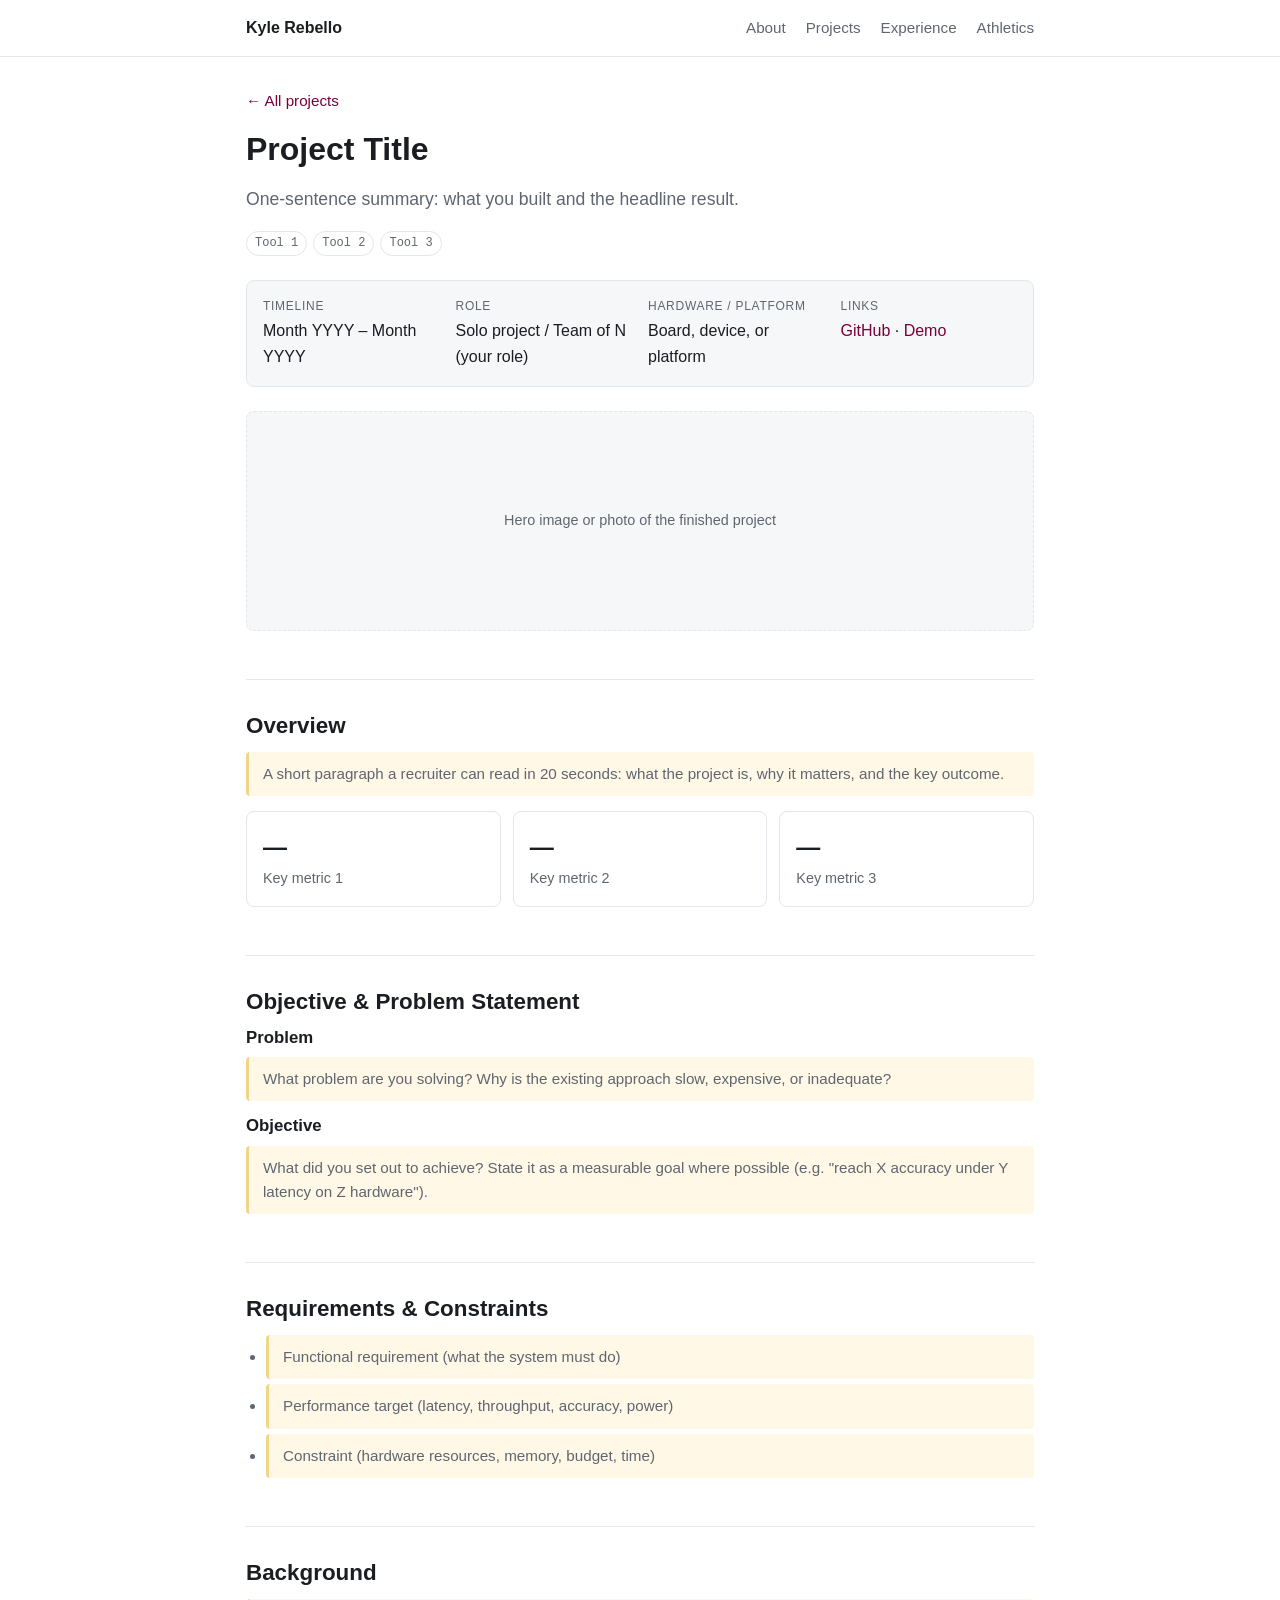
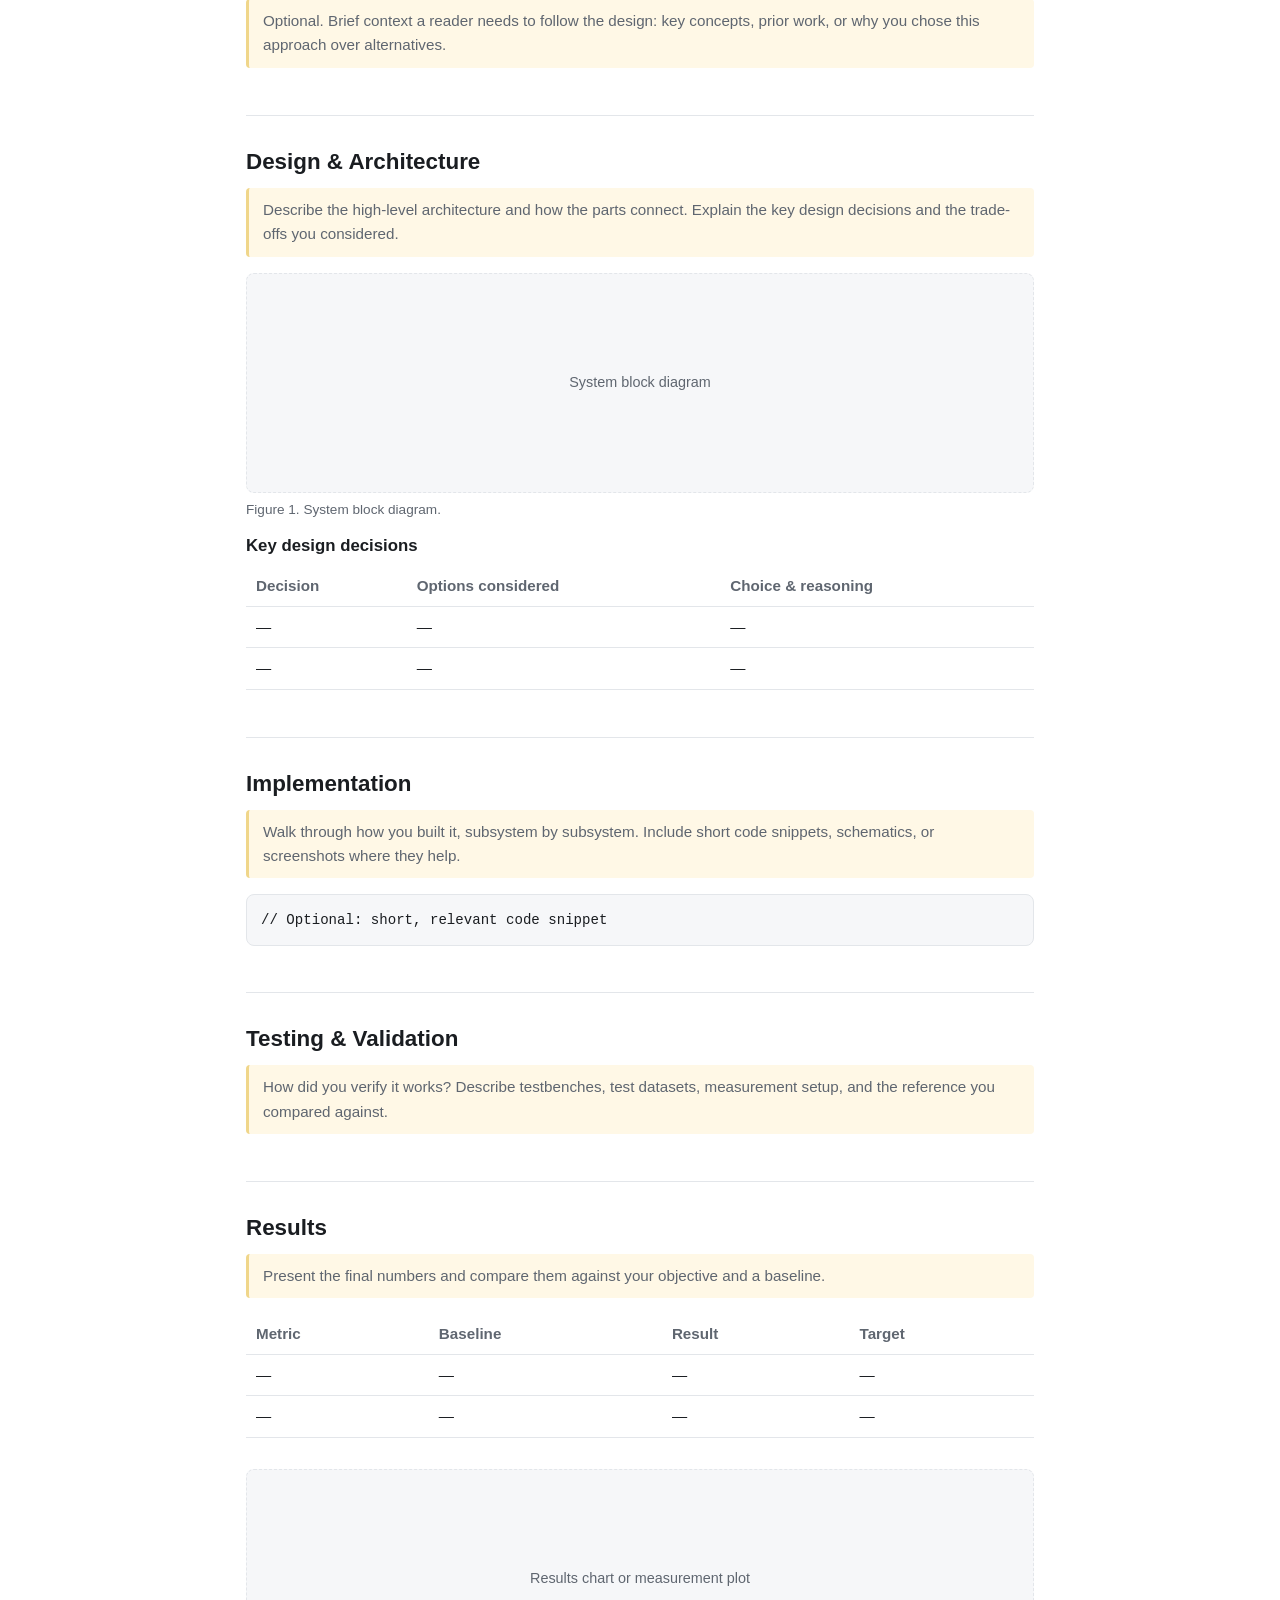
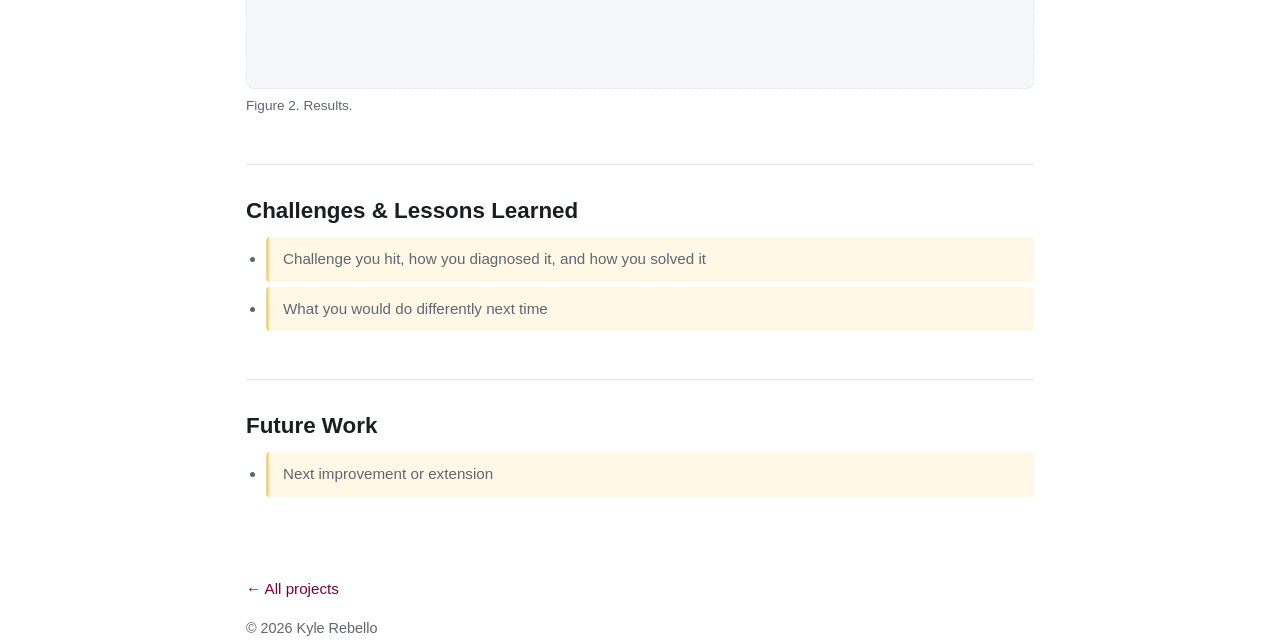
==== projects/_template.html @ 77f3dfb5 "Initial portfolio site Co-Authored-By: Claude Opus 5.5 <noreply@anthropic.com>" ====
<!DOCTYPE html>
<html lang="en">
<!--
  PROJECT PAGE TEMPLATE
  1. Copy this file to projects/<project-name>.html
  2. Replace the text in each section. Delete any <p class="placeholder"> once filled in.
  3. Put images in assets/<project-name>/ and swap the .figure-placeholder divs for <img> tags:
       <figure>
         <img src="../assets/<project-name>/block-diagram.png" alt="Block diagram">
         <figcaption>Figure 1. System block diagram.</figcaption>
       </figure>
  4. Remove sections that don't apply (e.g. Background).
  5. Add a tile for the project in index.html (#projects).
-->
<head>
  <meta charset="UTF-8">
  <meta name="viewport" content="width=device-width, initial-scale=1.0">
  <title>Project Title — Kyle Rebello</title>
  <link rel="stylesheet" href="../css/style.css">
</head>
<body>

  <nav class="site-nav">
    <div class="container">
      <a href="../index.html" class="brand">Kyle Rebello</a>
      <ul>
        <li><a href="../index.html#about">About</a></li>
        <li><a href="../index.html#projects">Projects</a></li>
        <li><a href="../index.html#experience">Experience</a></li>
        <li><a href="../index.html#athletics">Athletics</a></li>
      </ul>
    </div>
  </nav>

  <main class="container">
    <a class="back-link" href="../index.html#projects">← All projects</a>

    <!-- ===================== TITLE ===================== -->
    <header class="project-header">
      <h1>Project Title</h1>
      <p class="summary">One-sentence summary: what you built and the headline result.</p>

      <div class="tags">
        <span class="tag">Tool 1</span>
        <span class="tag">Tool 2</span>
        <span class="tag">Tool 3</span>
      </div>

      <dl class="meta-grid">
        <div>
          <dt>Timeline</dt>
          <dd>Month YYYY – Month YYYY</dd>
        </div>
        <div>
          <dt>Role</dt>
          <dd>Solo project / Team of N (your role)</dd>
        </div>
        <div>
          <dt>Hardware / Platform</dt>
          <dd>Board, device, or platform</dd>
        </div>
        <div>
          <dt>Links</dt>
          <dd><a href="#">GitHub</a> · <a href="#">Demo</a></dd>
        </div>
      </dl>

      <figure>
        <div class="figure-placeholder">Hero image or photo of the finished project</div>
      </figure>
    </header>

    <div class="project-body">

      <!-- ===================== OVERVIEW ===================== -->
      <section id="overview">
        <h2>Overview</h2>
        <p class="placeholder">
          A short paragraph a recruiter can read in 20 seconds: what the project is, why it matters,
          and the key outcome.
        </p>
        <div class="metrics">
          <div class="metric"><div class="value">—</div><div class="label">Key metric 1</div></div>
          <div class="metric"><div class="value">—</div><div class="label">Key metric 2</div></div>
          <div class="metric"><div class="value">—</div><div class="label">Key metric 3</div></div>
        </div>
      </section>

      <!-- ===================== OBJECTIVE & PROBLEM ===================== -->
      <section id="objective">
        <h2>Objective &amp; Problem Statement</h2>
        <h3>Problem</h3>
        <p class="placeholder">
          What problem are you solving? Why is the existing approach slow, expensive, or inadequate?
        </p>
        <h3>Objective</h3>
        <p class="placeholder">
          What did you set out to achieve? State it as a measurable goal where possible
          (e.g. "reach X accuracy under Y latency on Z hardware").
        </p>
      </section>

      <!-- ===================== REQUIREMENTS ===================== -->
      <section id="requirements">
        <h2>Requirements &amp; Constraints</h2>
        <ul>
          <li class="placeholder">Functional requirement (what the system must do)</li>
          <li class="placeholder">Performance target (latency, throughput, accuracy, power)</li>
          <li class="placeholder">Constraint (hardware resources, memory, budget, time)</li>
        </ul>
      </section>

      <!-- ===================== BACKGROUND (optional) ===================== -->
      <section id="background">
        <h2>Background</h2>
        <p class="placeholder">
          Optional. Brief context a reader needs to follow the design: key concepts,
          prior work, or why you chose this approach over alternatives.
        </p>
      </section>

      <!-- ===================== DESIGN ===================== -->
      <section id="design">
        <h2>Design &amp; Architecture</h2>
        <p class="placeholder">
          Describe the high-level architecture and how the parts connect. Explain the key
          design decisions and the trade-offs you considered.
        </p>
        <figure>
          <div class="figure-placeholder">System block diagram</div>
          <figcaption>Figure 1. System block diagram.</figcaption>
        </figure>
        <h3>Key design decisions</h3>
        <div class="table-wrap">
          <table>
            <thead>
              <tr><th>Decision</th><th>Options considered</th><th>Choice &amp; reasoning</th></tr>
            </thead>
            <tbody>
              <tr><td>—</td><td>—</td><td>—</td></tr>
              <tr><td>—</td><td>—</td><td>—</td></tr>
            </tbody>
          </table>
        </div>
      </section>

      <!-- ===================== IMPLEMENTATION ===================== -->
      <section id="implementation">
        <h2>Implementation</h2>
        <p class="placeholder">
          Walk through how you built it, subsystem by subsystem. Include short code snippets,
          schematics, or screenshots where they help.
        </p>
        <pre><code>// Optional: short, relevant code snippet</code></pre>
      </section>

      <!-- ===================== TESTING ===================== -->
      <section id="testing">
        <h2>Testing &amp; Validation</h2>
        <p class="placeholder">
          How did you verify it works? Describe testbenches, test datasets, measurement setup,
          and the reference you compared against.
        </p>
      </section>

      <!-- ===================== RESULTS ===================== -->
      <section id="results">
        <h2>Results</h2>
        <p class="placeholder">
          Present the final numbers and compare them against your objective and a baseline.
        </p>
        <div class="table-wrap">
          <table>
            <thead>
              <tr><th>Metric</th><th>Baseline</th><th>Result</th><th>Target</th></tr>
            </thead>
            <tbody>
              <tr><td>—</td><td>—</td><td>—</td><td>—</td></tr>
              <tr><td>—</td><td>—</td><td>—</td><td>—</td></tr>
            </tbody>
          </table>
        </div>
        <figure>
          <div class="figure-placeholder">Results chart or measurement plot</div>
          <figcaption>Figure 2. Results.</figcaption>
        </figure>
      </section>

      <!-- ===================== CHALLENGES ===================== -->
      <section id="challenges">
        <h2>Challenges &amp; Lessons Learned</h2>
        <ul>
          <li class="placeholder">Challenge you hit, how you diagnosed it, and how you solved it</li>
          <li class="placeholder">What you would do differently next time</li>
        </ul>
      </section>

      <!-- ===================== FUTURE WORK ===================== -->
      <section id="future-work">
        <h2>Future Work</h2>
        <ul>
          <li class="placeholder">Next improvement or extension</li>
        </ul>
      </section>

    </div>

    <a class="back-link" href="../index.html#projects">← All projects</a>
  </main>

  <footer class="container">
    © 2026 Kyle Rebello
  </footer>

</body>
</html>
---- css/style.css ----
/* ---------- Tokens ---------- */
:root {
  --bg: #ffffff;
  --surface: #f6f7f9;
  --text: #1a1d21;
  --muted: #5f6670;
  --border: #e3e6ea;
  --accent: #7a003c; /* McMaster maroon */
  --placeholder-bg: #fff8e6;
  --placeholder-border: #f0d68a;
  --max-width: 820px;
  --radius: 8px;
  --font: -apple-system, BlinkMacSystemFont, "Segoe UI", Roboto, "Helvetica Neue", Arial, sans-serif;
  --mono: ui-monospace, SFMono-Regular, Menlo, Consolas, monospace;
}

@media (prefers-color-scheme: dark) {
  :root {
    --bg: #121417;
    --surface: #1b1e22;
    --text: #e8eaed;
    --muted: #9aa1aa;
    --border: #2c3036;
    --accent: #e0789f;
    --placeholder-bg: #2a2416;
    --placeholder-border: #5c4c1f;
  }
}

/* ---------- Base ---------- */
* { box-sizing: border-box; }

html { scroll-behavior: smooth; scroll-padding-top: 72px; }

body {
  margin: 0;
  background: var(--bg);
  color: var(--text);
  font-family: var(--font);
  font-size: 16px;
  line-height: 1.6;
}

a { color: var(--accent); text-decoration: none; }
a:hover { text-decoration: underline; }

h1, h2, h3 { line-height: 1.25; margin: 0 0 0.5em; }
h1 { font-size: 2rem; }
h2 { font-size: 1.4rem; }
h3 { font-size: 1.05rem; }
p { margin: 0 0 1em; }
ul { margin: 0 0 1em; padding-left: 1.25em; }
li { margin-bottom: 0.35em; }

.container {
  max-width: var(--max-width);
  margin: 0 auto;
  padding: 0 16px;
}

/* ---------- Nav ---------- */
.site-nav {
  position: sticky;
  top: 0;
  z-index: 10;
  background: var(--bg);
  border-bottom: 1px solid var(--border);
}
.site-nav .container {
  display: flex;
  align-items: center;
  justify-content: space-between;
  gap: 16px;
  height: 56px;
}
.site-nav .brand { font-weight: 600; color: var(--text); white-space: nowrap; }
.site-nav ul {
  display: flex;
  gap: 20px;
  list-style: none;
  margin: 0;
  padding: 0;
  overflow-x: auto;
}
.site-nav li { margin: 0; }
.site-nav ul a { color: var(--muted); font-size: 0.95rem; white-space: nowrap; }
.site-nav ul a:hover { color: var(--text); text-decoration: none; }

/* ---------- Sections ---------- */
section { padding: 48px 0; border-bottom: 1px solid var(--border); }
section:last-of-type { border-bottom: none; }

.section-title {
  font-size: 0.8rem;
  font-weight: 600;
  letter-spacing: 0.08em;
  text-transform: uppercase;
  color: var(--muted);
  margin-bottom: 20px;
}

/* ---------- Hero / About ---------- */
.hero { padding-top: 64px; }
.hero .subtitle { color: var(--muted); font-size: 1.1rem; margin-bottom: 16px; }
.links { display: flex; flex-wrap: wrap; gap: 8px 20px; margin-top: 16px; }

/* ---------- Project tiles ---------- */
.project-grid {
  display: grid;
  grid-template-columns: repeat(auto-fill, minmax(240px, 1fr));
  gap: 16px;
}
.project-tile {
  display: flex;
  flex-direction: column;
  padding: 20px;
  background: var(--surface);
  border: 1px solid var(--border);
  border-radius: var(--radius);
  color: var(--text);
  transition: border-color 0.15s, transform 0.15s;
}
.project-tile:hover {
  border-color: var(--accent);
  transform: translateY(-2px);
  text-decoration: none;
}
.project-tile h3 { margin-bottom: 6px; }
.project-tile p { color: var(--muted); font-size: 0.95rem; flex: 1; }
.project-tile .more { color: var(--accent); font-size: 0.9rem; font-weight: 500; }

.tags { display: flex; flex-wrap: wrap; gap: 6px; margin-bottom: 12px; }
.tag {
  font-family: var(--mono);
  font-size: 0.75rem;
  padding: 2px 8px;
  border: 1px solid var(--border);
  border-radius: 999px;
  color: var(--muted);
  background: var(--bg);
}

.status {
  align-self: flex-start;
  font-size: 0.72rem;
  font-weight: 600;
  text-transform: uppercase;
  letter-spacing: 0.05em;
  color: var(--muted);
  margin-bottom: 8px;
}

/* ---------- Experience / Athletics entries ---------- */
.entry { margin-bottom: 32px; }
.entry:last-child { margin-bottom: 0; }
.entry-header {
  display: flex;
  flex-wrap: wrap;
  justify-content: space-between;
  gap: 0 16px;
}
.entry-header h3 { margin-bottom: 0; }
.entry-meta { color: var(--muted); font-size: 0.95rem; }
.entry-role { color: var(--muted); font-style: italic; margin-bottom: 8px; }

/* ---------- Project detail page ---------- */
.back-link { display: inline-block; margin: 32px 0 16px; font-size: 0.95rem; }

.project-header { padding: 0 0 32px; border-bottom: 1px solid var(--border); }
.project-header .summary { color: var(--muted); font-size: 1.1rem; }

.meta-grid {
  display: grid;
  grid-template-columns: repeat(auto-fit, minmax(160px, 1fr));
  gap: 16px;
  margin: 24px 0;
  padding: 16px;
  background: var(--surface);
  border: 1px solid var(--border);
  border-radius: var(--radius);
}
.meta-grid dt {
  font-size: 0.75rem;
  text-transform: uppercase;
  letter-spacing: 0.06em;
  color: var(--muted);
}
.meta-grid dd { margin: 2px 0 0; }

.project-body section { padding: 32px 0; }
.project-body h2 { margin-bottom: 12px; }

.metrics {
  display: grid;
  grid-template-columns: repeat(auto-fit, minmax(150px, 1fr));
  gap: 12px;
  margin-bottom: 16px;
}
.metric {
  padding: 16px;
  border: 1px solid var(--border);
  border-radius: var(--radius);
}
.metric .value { font-size: 1.5rem; font-weight: 700; }
.metric .label { color: var(--muted); font-size: 0.9rem; }

figure { margin: 16px 0; }
.figure-placeholder {
  display: flex;
  align-items: center;
  justify-content: center;
  min-height: 220px;
  padding: 16px;
  background: var(--surface);
  border: 1px dashed var(--border);
  border-radius: var(--radius);
  color: var(--muted);
  font-size: 0.9rem;
  text-align: center;
}
figure img { max-width: 100%; border-radius: var(--radius); border: 1px solid var(--border); }
figcaption { color: var(--muted); font-size: 0.85rem; margin-top: 6px; }

table { width: 100%; border-collapse: collapse; margin-bottom: 1em; font-size: 0.95rem; }
th, td { text-align: left; padding: 8px 10px; border-bottom: 1px solid var(--border); }
th { color: var(--muted); font-weight: 600; }
.table-wrap { overflow-x: auto; }

pre, code { font-family: var(--mono); font-size: 0.88rem; }
pre {
  padding: 14px;
  background: var(--surface);
  border: 1px solid var(--border);
  border-radius: var(--radius);
  overflow-x: auto;
}

/* Placeholder text — delete the class once real content is filled in */
.placeholder {
  padding: 10px 14px;
  background: var(--placeholder-bg);
  border-left: 3px solid var(--placeholder-border);
  border-radius: 4px;
  color: var(--muted);
  font-size: 0.95rem;
}

/* ---------- Footer ---------- */
footer { padding: 32px 0 48px; color: var(--muted); font-size: 0.9rem; }

/* ---------- Small screens ---------- */
@media (max-width: 600px) {
  h1 { font-size: 1.7rem; }
  .site-nav .brand { display: none; }
  .site-nav ul { gap: 16px; }
  section { padding: 36px 0; }
}
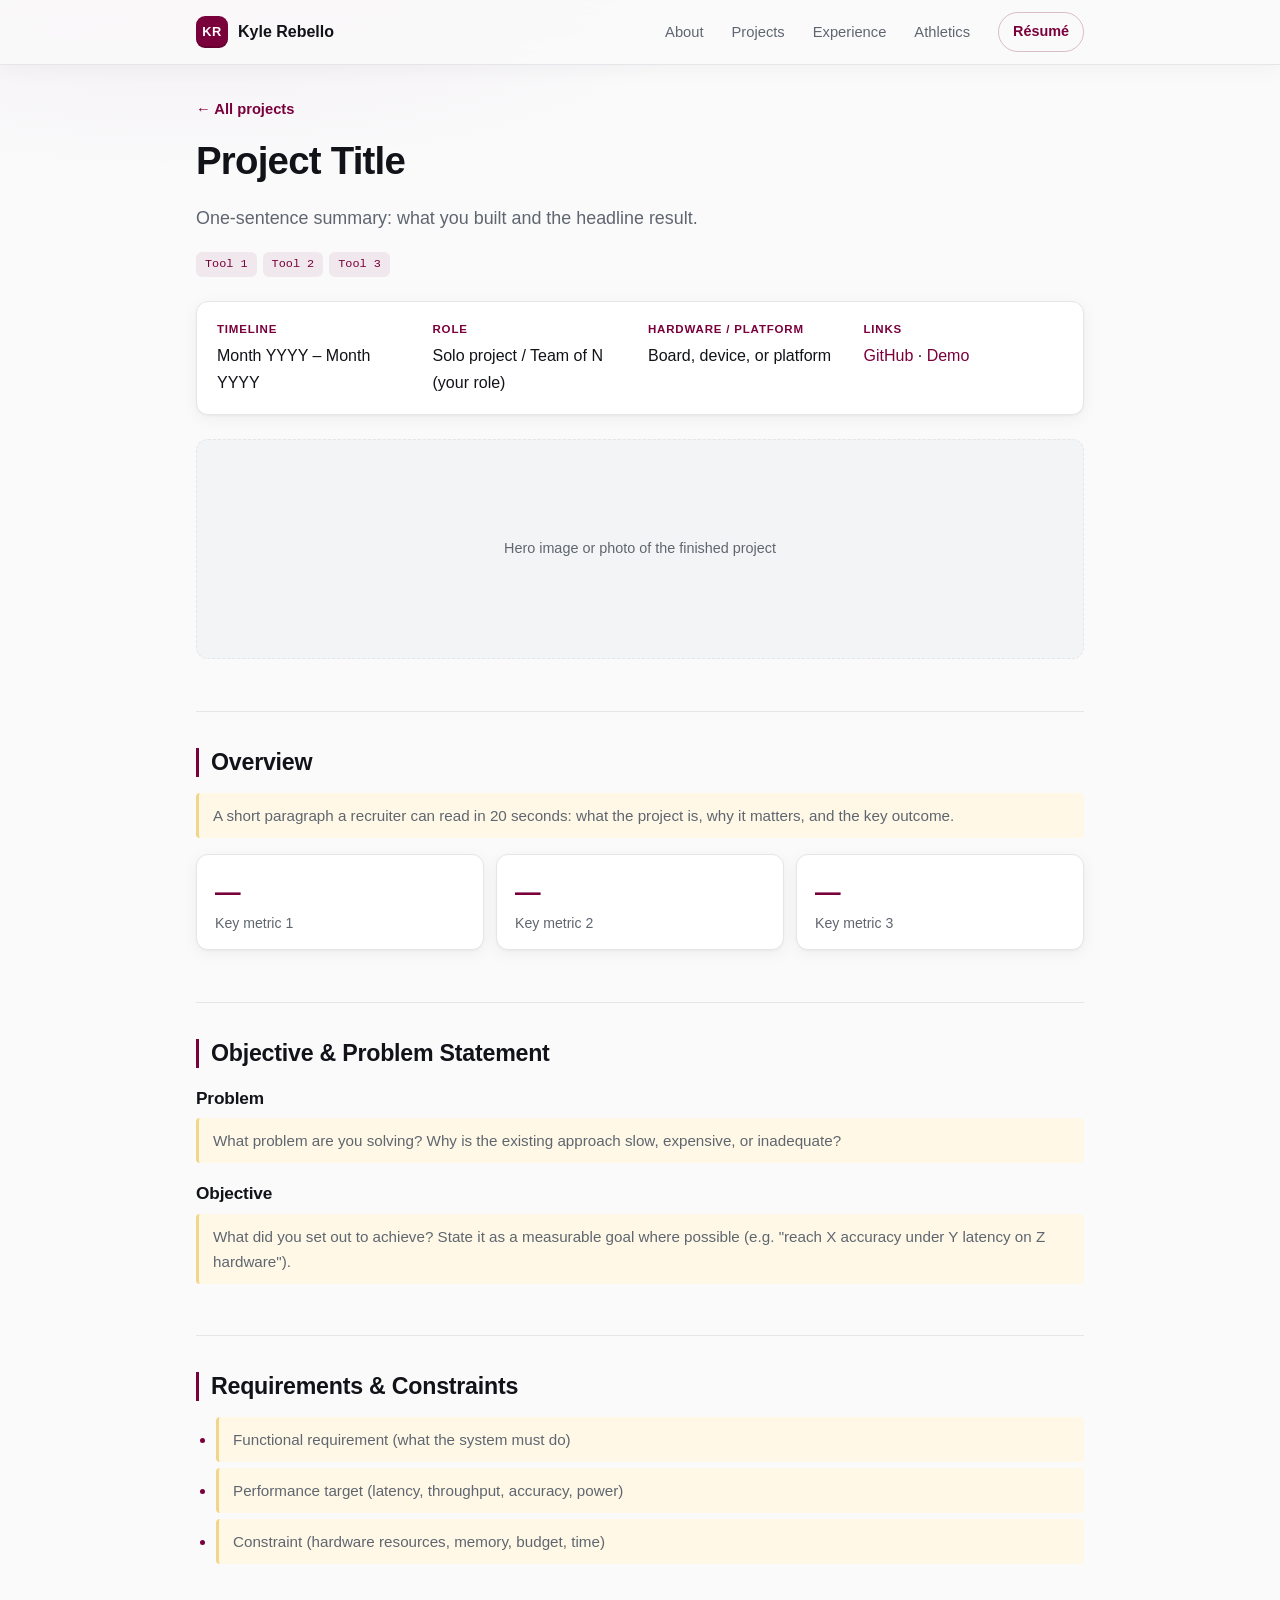
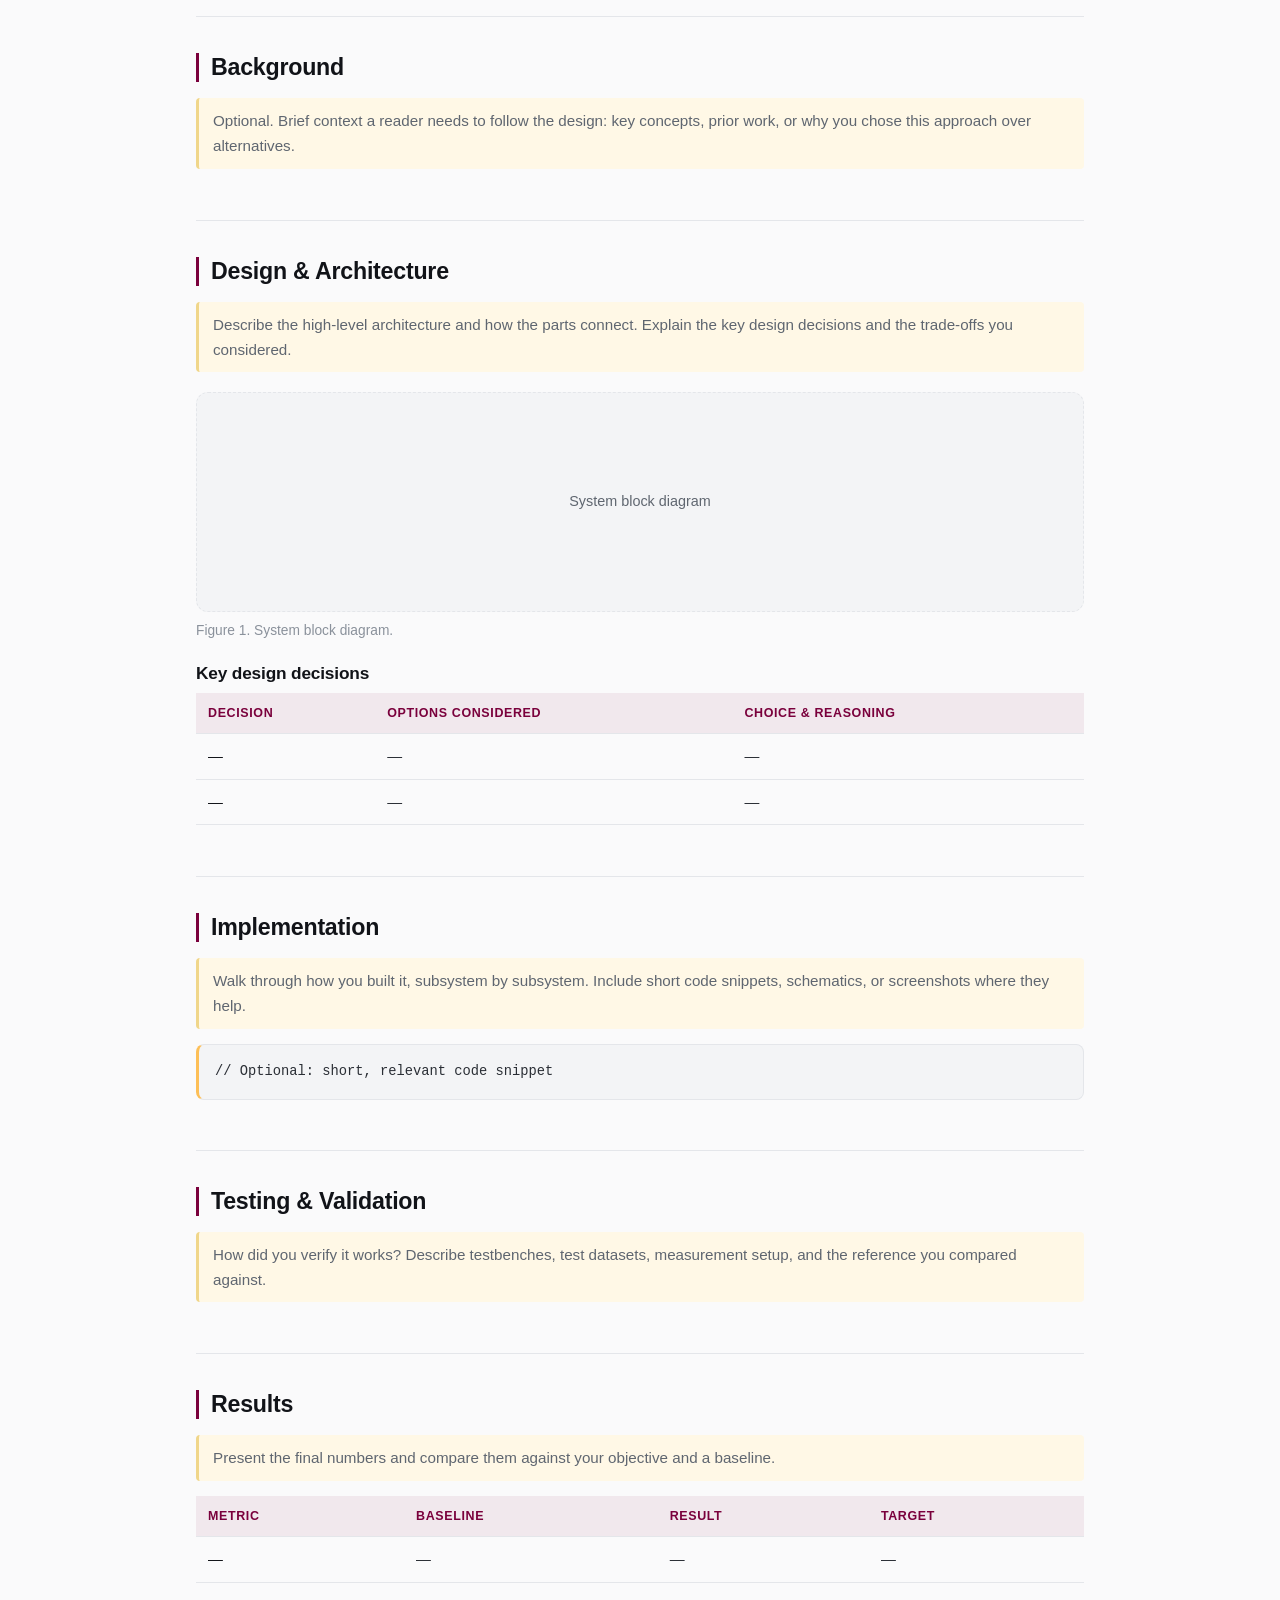
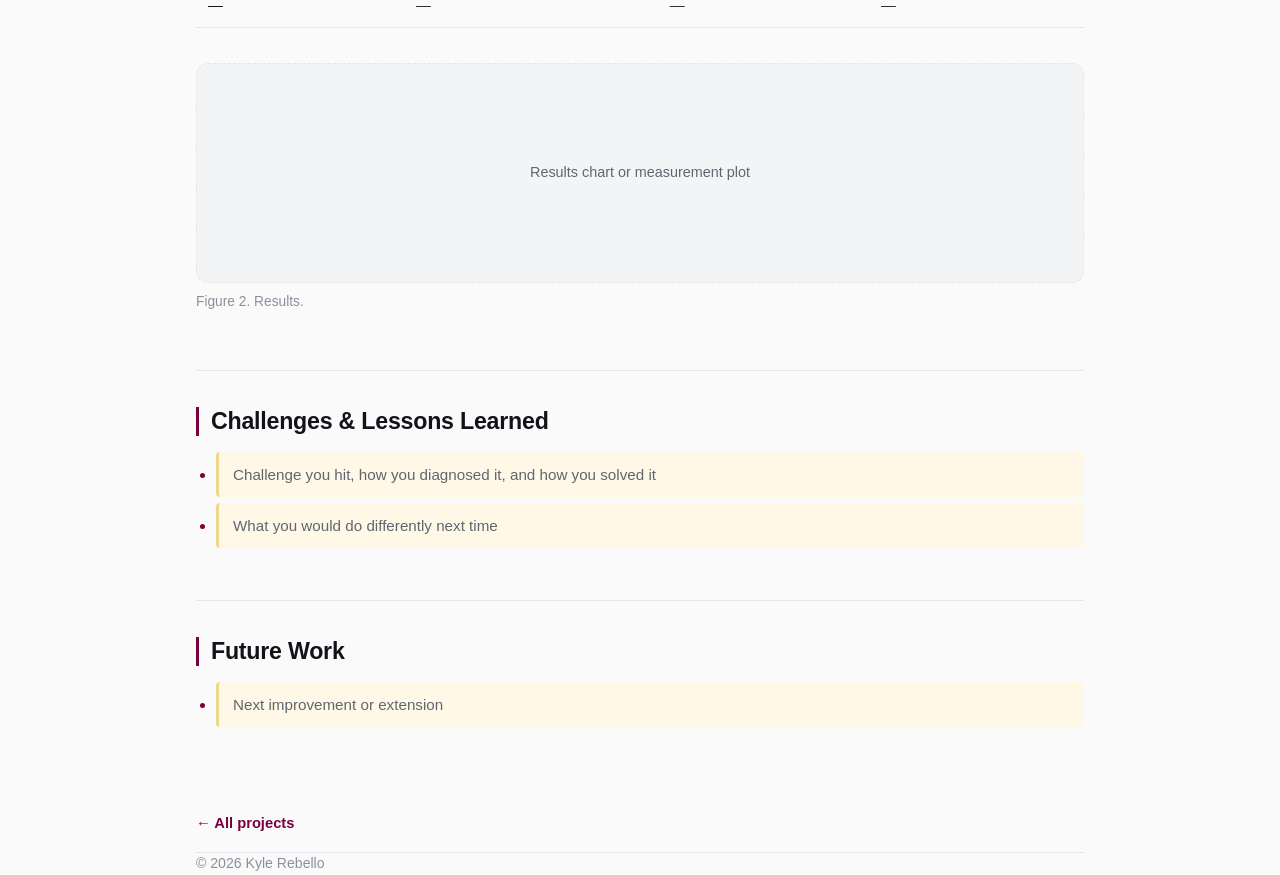
==== commit 3c024c8c: "Visual refresh: frosted nav, experience cards, accent colours, status badges Co-Authored-By: Claude " ====
--- a/projects/_template.html
+++ b/projects/_template.html
@@ -20,15 +20,16 @@
 </head>
 <body>
 
-  <nav class="site-nav">
+  <nav class="site-nav solid">
     <div class="container">
-      <a href="../index.html" class="brand">Kyle Rebello</a>
+      <a href="../index.html" class="brand"><span class="mark">KR</span><span class="name">Kyle Rebello</span></a>
       <ul>
         <li><a href="../index.html#about">About</a></li>
         <li><a href="../index.html#projects">Projects</a></li>
         <li><a href="../index.html#experience">Experience</a></li>
         <li><a href="../index.html#athletics">Athletics</a></li>
       </ul>
+      <a class="nav-cta" href="../assets/Kyle_Rebello_Resume.pdf" target="_blank" rel="noopener">Résumé</a>
     </div>
   </nav>
 
--- a/css/style.css
+++ b/css/style.css
@@ -1,27 +1,53 @@
 /* ---------- Tokens ---------- */
 :root {
-  --bg: #ffffff;
-  --surface: #f6f7f9;
-  --text: #1a1d21;
+  --bg: #fafafb;
+  --surface: #ffffff;
+  --surface-2: #f3f4f6;
+  --heading: #111318;
+  --text: #2a2e35;
   --muted: #5f6670;
-  --border: #e3e6ea;
-  --accent: #7a003c; /* McMaster maroon */
+  --subtle: #8a919b;
+  --border: #e4e6ea;
+  --accent: #7a003c;           /* McMaster maroon */
+  --accent-soft: rgba(122, 0, 60, 0.07);
+  --accent-line: rgba(122, 0, 60, 0.25);
+  --gold: #fdbf57;             /* McMaster gold */
+  --gold-text: #8a5d00;
+  --gold-soft: rgba(253, 191, 87, 0.2);
+  --green-text: #1d7a4a;
+  --green-soft: rgba(34, 160, 95, 0.12);
+  --nav-bg: rgba(250, 250, 251, 0.8);
+  --shadow: 0 1px 2px rgba(16, 18, 24, 0.04), 0 4px 16px rgba(16, 18, 24, 0.05);
+  --shadow-hover: 0 2px 4px rgba(16, 18, 24, 0.05), 0 12px 32px rgba(16, 18, 24, 0.1);
   --placeholder-bg: #fff8e6;
   --placeholder-border: #f0d68a;
-  --max-width: 820px;
-  --radius: 8px;
+  --max-width: 920px;
+  --radius: 12px;
+  --radius-sm: 8px;
   --font: -apple-system, BlinkMacSystemFont, "Segoe UI", Roboto, "Helvetica Neue", Arial, sans-serif;
   --mono: ui-monospace, SFMono-Regular, Menlo, Consolas, monospace;
 }
 
 @media (prefers-color-scheme: dark) {
   :root {
-    --bg: #121417;
-    --surface: #1b1e22;
-    --text: #e8eaed;
-    --muted: #9aa1aa;
-    --border: #2c3036;
-    --accent: #e0789f;
+    --bg: #0e1013;
+    --surface: #161a1f;
+    --surface-2: #1d2128;
+    --heading: #f4f5f7;
+    --text: #d7dade;
+    --muted: #a0a7b1;
+    --subtle: #7b828d;
+    --border: #272c34;
+    --accent: #ec7ba3;
+    --accent-soft: rgba(236, 123, 163, 0.1);
+    --accent-line: rgba(236, 123, 163, 0.3);
+    --gold-text: #f3c56f;
+    --gold-soft: rgba(253, 191, 87, 0.12);
+    --green-text: #5fd39a;
+    --green-soft: rgba(95, 211, 154, 0.12);
+    --nav-bg: rgba(14, 16, 19, 0.75);
+    --shadow: 0 1px 2px rgba(0, 0, 0, 0.3);
+    --shadow-hover: 0 12px 32px rgba(0, 0, 0, 0.45);
     --placeholder-bg: #2a2416;
     --placeholder-border: #5c4c1f;
   }
@@ -30,27 +56,33 @@
 /* ---------- Base ---------- */
 * { box-sizing: border-box; }
 
-html { scroll-behavior: smooth; scroll-padding-top: 72px; }
+html { scroll-behavior: smooth; scroll-padding-top: 80px; }
 
 body {
   margin: 0;
-  background: var(--bg);
+  background:
+    radial-gradient(900px 420px at 15% -120px, var(--accent-soft), transparent 70%),
+    var(--bg);
+  background-repeat: no-repeat;
   color: var(--text);
   font-family: var(--font);
   font-size: 16px;
-  line-height: 1.6;
+  line-height: 1.65;
+  -webkit-font-smoothing: antialiased;
 }
 
 a { color: var(--accent); text-decoration: none; }
-a:hover { text-decoration: underline; }
-
-h1, h2, h3 { line-height: 1.25; margin: 0 0 0.5em; }
-h1 { font-size: 2rem; }
-h2 { font-size: 1.4rem; }
-h3 { font-size: 1.05rem; }
+a:hover { text-decoration: underline; text-underline-offset: 3px; }
+
+h1, h2, h3 { color: var(--heading); line-height: 1.25; margin: 0 0 0.5em; letter-spacing: -0.01em; }
+h1 { font-size: 2.1rem; letter-spacing: -0.02em; }
+h2 { font-size: 1.45rem; }
+h3 { font-size: 1.08rem; }
 p { margin: 0 0 1em; }
-ul { margin: 0 0 1em; padding-left: 1.25em; }
-li { margin-bottom: 0.35em; }
+ul, ol { margin: 0 0 1em; padding-left: 1.25em; }
+li { margin-bottom: 0.4em; }
+li::marker { color: var(--accent); }
+strong { color: var(--heading); }
 
 .container {
   max-width: var(--max-width);
@@ -63,175 +95,374 @@
   position: sticky;
   top: 0;
   z-index: 10;
-  background: var(--bg);
-  border-bottom: 1px solid var(--border);
-}
+  background: var(--nav-bg);
+  -webkit-backdrop-filter: saturate(180%) blur(12px);
+  backdrop-filter: saturate(180%) blur(12px);
+  border-bottom: 1px solid transparent;
+  transition: border-color 0.2s, box-shadow 0.2s;
+}
+.site-nav.scrolled,
+.site-nav.solid { border-bottom-color: var(--border); box-shadow: 0 4px 20px rgba(0, 0, 0, 0.04); }
 .site-nav .container {
   display: flex;
   align-items: center;
-  justify-content: space-between;
   gap: 16px;
-  height: 56px;
-}
-.site-nav .brand { font-weight: 600; color: var(--text); white-space: nowrap; }
+  height: 64px;
+}
+.brand {
+  display: flex;
+  align-items: center;
+  gap: 10px;
+  font-weight: 650;
+  color: var(--heading);
+  white-space: nowrap;
+}
+.brand:hover { text-decoration: none; }
+.brand .mark {
+  display: grid;
+  place-items: center;
+  width: 32px;
+  height: 32px;
+  border-radius: 9px;
+  background: var(--accent);
+  color: #fff;
+  font-size: 0.8rem;
+  font-weight: 700;
+  letter-spacing: 0.03em;
+  box-shadow: inset 0 -2px 0 rgba(0, 0, 0, 0.18);
+}
+@media (prefers-color-scheme: dark) { .brand .mark { background: #7a003c; } }
+
 .site-nav ul {
   display: flex;
-  gap: 20px;
+  gap: 4px;
   list-style: none;
-  margin: 0;
+  margin: 0 0 0 auto;
   padding: 0;
   overflow-x: auto;
+  scrollbar-width: none;
 }
 .site-nav li { margin: 0; }
-.site-nav ul a { color: var(--muted); font-size: 0.95rem; white-space: nowrap; }
-.site-nav ul a:hover { color: var(--text); text-decoration: none; }
+.site-nav ul a {
+  display: block;
+  padding: 6px 12px;
+  border-radius: 999px;
+  color: var(--muted);
+  font-size: 0.92rem;
+  font-weight: 500;
+  white-space: nowrap;
+  transition: color 0.15s, background 0.15s;
+}
+.site-nav ul a:hover { color: var(--heading); background: var(--surface-2); text-decoration: none; }
+.site-nav ul a.active { color: var(--accent); background: var(--accent-soft); }
+
+.nav-cta {
+  padding: 7px 14px;
+  border: 1px solid var(--accent-line);
+  border-radius: 999px;
+  font-size: 0.9rem;
+  font-weight: 600;
+  white-space: nowrap;
+  transition: background 0.15s, color 0.15s, border-color 0.15s;
+}
+.nav-cta:hover { background: var(--accent); border-color: var(--accent); color: #fff; text-decoration: none; }
 
 /* ---------- Sections ---------- */
-section { padding: 48px 0; border-bottom: 1px solid var(--border); }
-section:last-of-type { border-bottom: none; }
+section { padding: 56px 0; }
 
 .section-title {
-  font-size: 0.8rem;
+  display: flex;
+  align-items: center;
+  gap: 12px;
+  font-size: 1.5rem;
+  margin-bottom: 24px;
+}
+.section-title .num {
+  font-family: var(--mono);
+  font-size: 0.85rem;
   font-weight: 600;
-  letter-spacing: 0.08em;
-  text-transform: uppercase;
-  color: var(--muted);
-  margin-bottom: 20px;
+  color: var(--accent);
+}
+.section-title::after {
+  content: "";
+  flex: 1;
+  height: 1px;
+  background: var(--border);
 }
 
 /* ---------- Hero / About ---------- */
-.hero { padding-top: 64px; }
-.hero .subtitle { color: var(--muted); font-size: 1.1rem; margin-bottom: 16px; }
-.links { display: flex; flex-wrap: wrap; gap: 8px 20px; margin-top: 16px; }
+.hero { padding: 72px 0 48px; }
+.eyebrow {
+  font-family: var(--mono);
+  font-size: 0.82rem;
+  font-weight: 600;
+  letter-spacing: 0.04em;
+  color: var(--accent);
+  margin-bottom: 12px;
+}
+.hero h1 { font-size: 3rem; margin-bottom: 8px; }
+.hero .tagline { font-size: 1.25rem; color: var(--muted); margin-bottom: 20px; }
+.hero .tagline em { font-style: normal; color: var(--heading); font-weight: 600; }
+.hero .intro { max-width: 680px; }
+
+.chips { display: flex; flex-wrap: wrap; gap: 8px; margin: 4px 0 24px; }
+.chip {
+  display: inline-flex;
+  align-items: center;
+  gap: 8px;
+  padding: 5px 12px;
+  border-radius: 999px;
+  background: var(--gold-soft);
+  color: var(--gold-text);
+  font-size: 0.85rem;
+  font-weight: 600;
+}
+.chip::before {
+  content: "";
+  width: 7px;
+  height: 7px;
+  border-radius: 50%;
+  background: var(--gold);
+}
+
+.links { display: flex; flex-wrap: wrap; gap: 10px; }
+.btn {
+  display: inline-flex;
+  align-items: center;
+  gap: 6px;
+  padding: 9px 16px;
+  border-radius: var(--radius-sm);
+  border: 1px solid var(--border);
+  background: var(--surface);
+  color: var(--heading);
+  font-size: 0.92rem;
+  font-weight: 600;
+  transition: border-color 0.15s, transform 0.15s, background 0.15s;
+}
+.btn:hover { border-color: var(--accent-line); transform: translateY(-1px); text-decoration: none; }
+.btn.primary { background: var(--accent); border-color: var(--accent); color: #fff; }
+@media (prefers-color-scheme: dark) { .btn.primary { background: #7a003c; border-color: #7a003c; } }
+.btn .arrow { color: var(--subtle); font-weight: 400; }
+.btn.primary .arrow { color: rgba(255, 255, 255, 0.75); }
+
+/* ---------- Cards (shared) ---------- */
+.card {
+  position: relative;
+  background: var(--surface);
+  border: 1px solid var(--border);
+  border-radius: var(--radius);
+  box-shadow: var(--shadow);
+}
 
 /* ---------- Project tiles ---------- */
 .project-grid {
   display: grid;
-  grid-template-columns: repeat(auto-fill, minmax(240px, 1fr));
-  gap: 16px;
+  grid-template-columns: repeat(auto-fit, minmax(280px, 1fr));
+  gap: 20px;
 }
 .project-tile {
   display: flex;
   flex-direction: column;
-  padding: 20px;
-  background: var(--surface);
-  border: 1px solid var(--border);
-  border-radius: var(--radius);
+  padding: 24px;
+  overflow: hidden;
   color: var(--text);
-  transition: border-color 0.15s, transform 0.15s;
+  transition: border-color 0.2s, transform 0.2s, box-shadow 0.2s;
+}
+.project-tile::before {
+  content: "";
+  position: absolute;
+  inset: 0 0 auto;
+  height: 3px;
+  background: linear-gradient(90deg, var(--accent), var(--gold));
+  opacity: 0;
+  transition: opacity 0.2s;
 }
 .project-tile:hover {
-  border-color: var(--accent);
-  transform: translateY(-2px);
+  border-color: var(--accent-line);
+  transform: translateY(-3px);
+  box-shadow: var(--shadow-hover);
   text-decoration: none;
 }
-.project-tile h3 { margin-bottom: 6px; }
+.project-tile:hover::before { opacity: 1; }
+.project-tile h3 { margin-bottom: 10px; }
 .project-tile p { color: var(--muted); font-size: 0.95rem; flex: 1; }
-.project-tile .more { color: var(--accent); font-size: 0.9rem; font-weight: 500; }
-
-.tags { display: flex; flex-wrap: wrap; gap: 6px; margin-bottom: 12px; }
+.project-tile .more { color: var(--accent); font-size: 0.9rem; font-weight: 600; }
+.project-tile .more span { display: inline-block; transition: transform 0.2s; }
+.project-tile:hover .more span { transform: translateX(4px); }
+
+.tags { display: flex; flex-wrap: wrap; gap: 6px; margin-bottom: 14px; }
 .tag {
   font-family: var(--mono);
-  font-size: 0.75rem;
-  padding: 2px 8px;
-  border: 1px solid var(--border);
-  border-radius: 999px;
-  color: var(--muted);
-  background: var(--bg);
+  font-size: 0.74rem;
+  padding: 3px 9px;
+  border-radius: 6px;
+  color: var(--accent);
+  background: var(--accent-soft);
 }
 
 .status {
   align-self: flex-start;
+  display: inline-flex;
+  align-items: center;
+  gap: 6px;
+  padding: 3px 10px;
+  border-radius: 999px;
   font-size: 0.72rem;
-  font-weight: 600;
+  font-weight: 700;
   text-transform: uppercase;
   letter-spacing: 0.05em;
   color: var(--muted);
-  margin-bottom: 8px;
-}
-
-/* ---------- Experience / Athletics entries ---------- */
-.entry { margin-bottom: 32px; }
-.entry:last-child { margin-bottom: 0; }
-.entry-header {
+  background: var(--surface-2);
+  margin-bottom: 14px;
+}
+.status::before { content: ""; width: 6px; height: 6px; border-radius: 50%; background: currentColor; }
+.status--complete { color: var(--green-text); background: var(--green-soft); }
+.status--progress { color: var(--gold-text); background: var(--gold-soft); }
+
+/* ---------- Experience tiles ---------- */
+.exp-grid {
+  display: grid;
+  grid-template-columns: repeat(auto-fit, minmax(340px, 1fr));
+  gap: 20px;
+}
+.exp-card { padding: 24px; }
+.exp-head {
+  display: flex;
+  align-items: center;
+  gap: 14px;
+  margin-bottom: 14px;
+}
+.exp-logo {
+  flex: none;
+  width: 52px;
+  height: 52px;
+  padding: 8px;
+  object-fit: contain;
+  border-radius: 10px;
+  background: var(--surface-2);
+  border: 1px solid var(--border);
+}
+.exp-head h3 { margin: 0; }
+.exp-role { margin: 0; color: var(--accent); font-weight: 600; font-size: 0.95rem; }
+.exp-meta {
   display: flex;
   flex-wrap: wrap;
-  justify-content: space-between;
-  gap: 0 16px;
-}
-.entry-header h3 { margin-bottom: 0; }
-.entry-meta { color: var(--muted); font-size: 0.95rem; }
-.entry-role { color: var(--muted); font-style: italic; margin-bottom: 8px; }
+  gap: 4px 14px;
+  margin-bottom: 14px;
+  padding-bottom: 14px;
+  border-bottom: 1px dashed var(--border);
+  color: var(--subtle);
+  font-size: 0.86rem;
+}
+.exp-meta span + span::before { content: "·"; margin-right: 14px; color: var(--border); }
+.exp-card ul { margin: 0; font-size: 0.94rem; }
+.exp-card li:last-child { margin-bottom: 0; }
+
+/* Athletics: wide card with a big badge-style logo */
+.feature-card {
+  display: grid;
+  grid-template-columns: 140px 1fr;
+  gap: 28px;
+  align-items: start;
+  padding: 24px;
+}
+.feature-card .badge {
+  width: 140px;
+  height: auto;
+  border-radius: var(--radius-sm);
+  box-shadow: var(--shadow);
+}
+.feature-card .exp-meta { border-bottom: none; padding-bottom: 0; }
 
 /* ---------- Project detail page ---------- */
-.back-link { display: inline-block; margin: 32px 0 16px; font-size: 0.95rem; }
+.back-link { display: inline-block; margin: 32px 0 16px; font-size: 0.92rem; font-weight: 600; }
 
 .project-header { padding: 0 0 32px; border-bottom: 1px solid var(--border); }
-.project-header .summary { color: var(--muted); font-size: 1.1rem; }
+.project-header h1 { font-size: 2.4rem; }
+.project-header .summary { color: var(--muted); font-size: 1.12rem; }
 
 .meta-grid {
   display: grid;
   grid-template-columns: repeat(auto-fit, minmax(160px, 1fr));
   gap: 16px;
   margin: 24px 0;
-  padding: 16px;
+  padding: 18px 20px;
   background: var(--surface);
   border: 1px solid var(--border);
   border-radius: var(--radius);
+  box-shadow: var(--shadow);
 }
 .meta-grid dt {
-  font-size: 0.75rem;
+  font-size: 0.72rem;
+  font-weight: 700;
   text-transform: uppercase;
-  letter-spacing: 0.06em;
-  color: var(--muted);
-}
-.meta-grid dd { margin: 2px 0 0; }
-
-.project-body section { padding: 32px 0; }
-.project-body h2 { margin-bottom: 12px; }
+  letter-spacing: 0.07em;
+  color: var(--accent);
+}
+.meta-grid dd { margin: 4px 0 0; color: var(--heading); }
+
+.project-body section { padding: 36px 0; border-bottom: 1px solid var(--border); }
+.project-body section:last-child { border-bottom: none; }
+.project-body h2 {
+  padding-left: 12px;
+  border-left: 3px solid var(--accent);
+  margin-bottom: 16px;
+}
+.project-body h3 { margin-top: 20px; }
 
 .metrics {
   display: grid;
-  grid-template-columns: repeat(auto-fit, minmax(150px, 1fr));
+  grid-template-columns: repeat(auto-fit, minmax(160px, 1fr));
   gap: 12px;
   margin-bottom: 16px;
 }
 .metric {
-  padding: 16px;
+  padding: 16px 18px;
+  background: var(--surface);
   border: 1px solid var(--border);
   border-radius: var(--radius);
-}
-.metric .value { font-size: 1.5rem; font-weight: 700; }
-.metric .label { color: var(--muted); font-size: 0.9rem; }
-
-figure { margin: 16px 0; }
+  box-shadow: var(--shadow);
+}
+.metric .value { font-size: 1.6rem; font-weight: 750; color: var(--accent); letter-spacing: -0.02em; }
+.metric .label { color: var(--muted); font-size: 0.88rem; line-height: 1.45; }
+
+figure { margin: 20px 0; }
 .figure-placeholder {
   display: flex;
   align-items: center;
   justify-content: center;
   min-height: 220px;
   padding: 16px;
-  background: var(--surface);
+  background: var(--surface-2);
   border: 1px dashed var(--border);
   border-radius: var(--radius);
   color: var(--muted);
   font-size: 0.9rem;
   text-align: center;
 }
-figure img { max-width: 100%; border-radius: var(--radius); border: 1px solid var(--border); }
-figcaption { color: var(--muted); font-size: 0.85rem; margin-top: 6px; }
-
-table { width: 100%; border-collapse: collapse; margin-bottom: 1em; font-size: 0.95rem; }
-th, td { text-align: left; padding: 8px 10px; border-bottom: 1px solid var(--border); }
-th { color: var(--muted); font-weight: 600; }
+figure img { display: block; max-width: 100%; border-radius: var(--radius-sm); border: 1px solid var(--border); box-shadow: var(--shadow); }
+figcaption { color: var(--subtle); font-size: 0.86rem; margin-top: 8px; }
+
+table { width: 100%; border-collapse: collapse; margin-bottom: 1em; font-size: 0.93rem; }
+th, td { text-align: left; padding: 10px 12px; border-bottom: 1px solid var(--border); vertical-align: top; }
+th {
+  color: var(--accent);
+  font-size: 0.78rem;
+  font-weight: 700;
+  text-transform: uppercase;
+  letter-spacing: 0.05em;
+  background: var(--accent-soft);
+}
+td:first-child { color: var(--heading); font-weight: 500; }
 .table-wrap { overflow-x: auto; }
 
-pre, code { font-family: var(--mono); font-size: 0.88rem; }
+pre, code { font-family: var(--mono); font-size: 0.86rem; }
 pre {
-  padding: 14px;
-  background: var(--surface);
+  padding: 16px;
+  background: var(--surface-2);
   border: 1px solid var(--border);
-  border-radius: var(--radius);
+  border-left: 3px solid var(--gold);
+  border-radius: var(--radius-sm);
   overflow-x: auto;
 }
 
@@ -246,12 +477,34 @@
 }
 
 /* ---------- Footer ---------- */
-footer { padding: 32px 0 48px; color: var(--muted); font-size: 0.9rem; }
+footer {
+  display: flex;
+  flex-wrap: wrap;
+  justify-content: space-between;
+  gap: 8px 24px;
+  margin-top: 24px;
+  padding-top: 28px;
+  padding-bottom: 48px;
+  background: linear-gradient(var(--border), var(--border)) top center / calc(100% - 32px) 1px no-repeat;
+  color: var(--subtle);
+  font-size: 0.88rem;
+}
+footer .footer-links { display: flex; gap: 18px; }
+footer a { color: var(--muted); }
+footer a:hover { color: var(--accent); }
 
 /* ---------- Small screens ---------- */
-@media (max-width: 600px) {
-  h1 { font-size: 1.7rem; }
-  .site-nav .brand { display: none; }
-  .site-nav ul { gap: 16px; }
-  section { padding: 36px 0; }
-}
+@media (max-width: 640px) {
+  h1 { font-size: 1.8rem; }
+  .hero { padding: 48px 0 32px; }
+  .hero h1 { font-size: 2.3rem; }
+  .hero .tagline { font-size: 1.1rem; }
+  .project-header h1 { font-size: 1.8rem; }
+  section { padding: 40px 0; }
+  .site-nav .container { gap: 8px; }
+  .brand .name, .nav-cta { display: none; }
+  .site-nav ul a { padding: 6px 9px; font-size: 0.88rem; }
+  .exp-grid { grid-template-columns: 1fr; }
+  .feature-card { grid-template-columns: 1fr; gap: 18px; }
+  .feature-card .badge { width: 104px; }
+}
